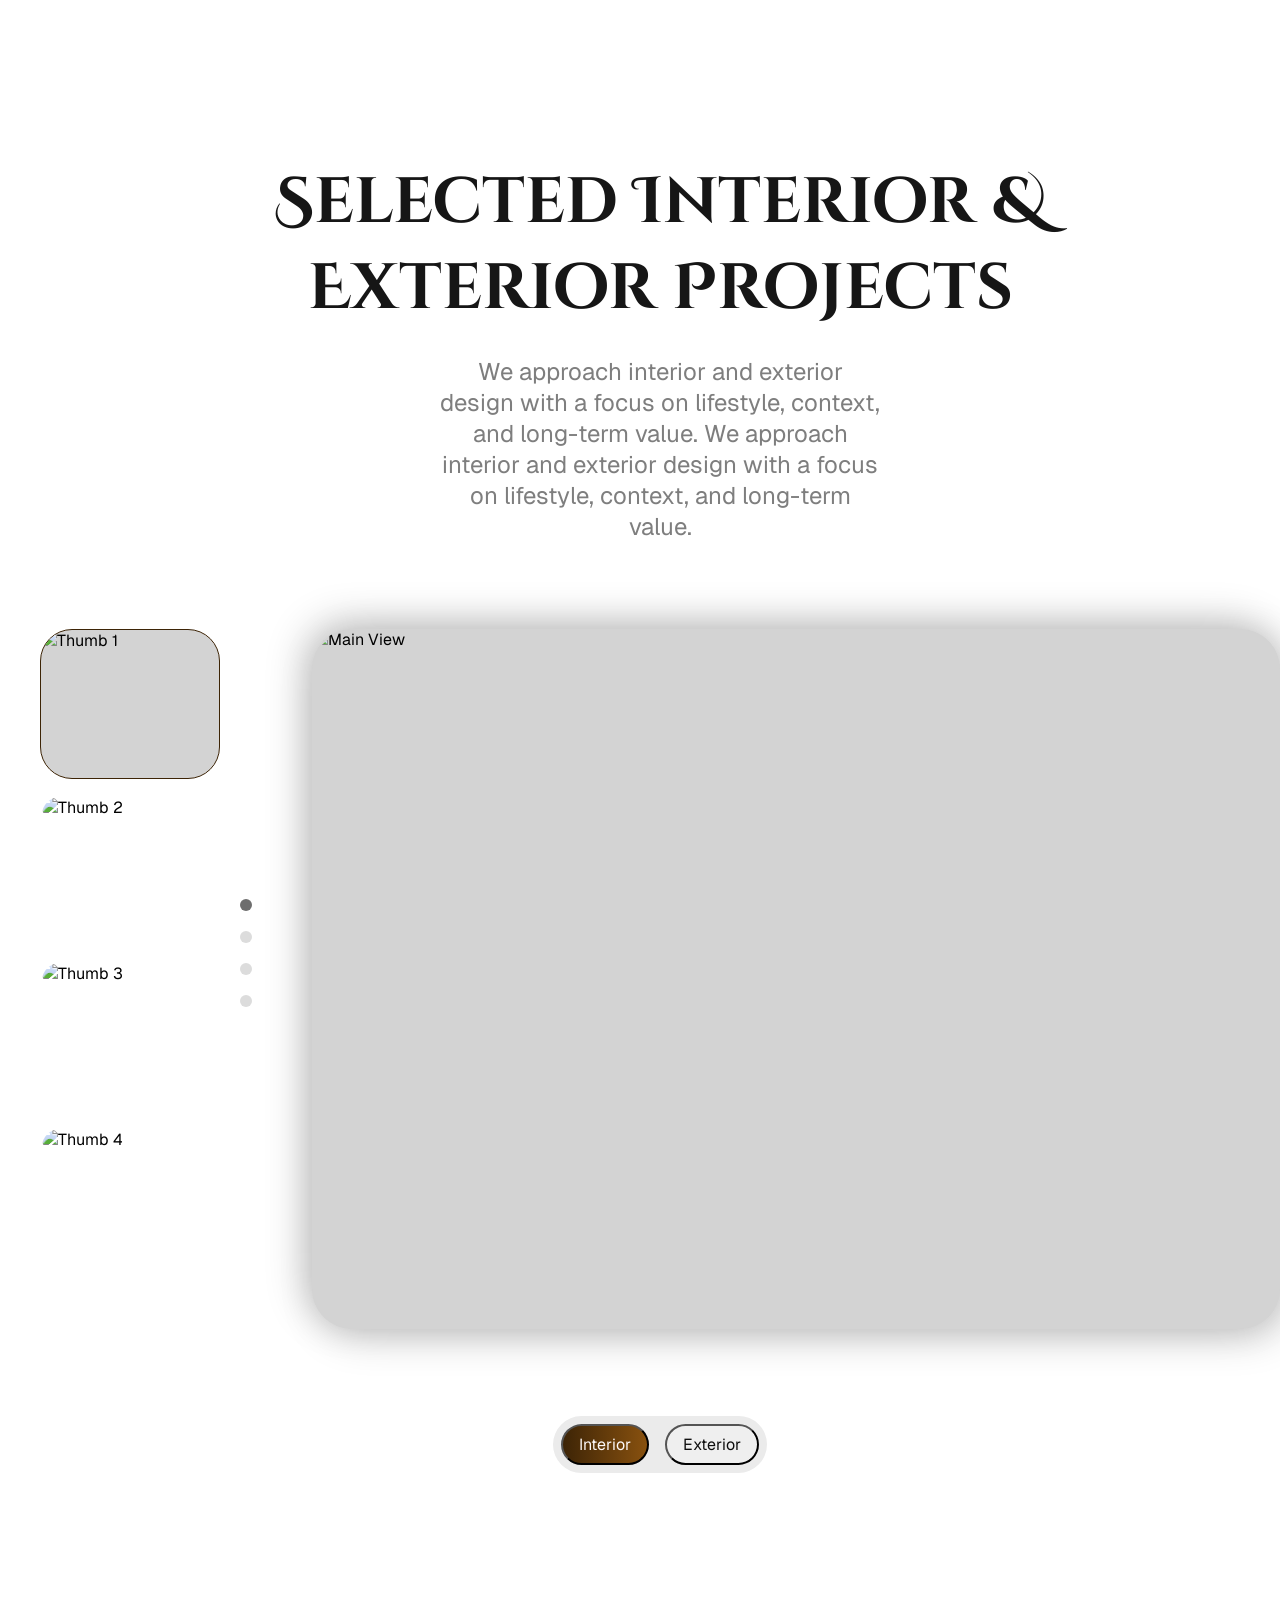
==== index.html @ 166d1f4e "first committt" ====
<!DOCTYPE html>
<html lang="en">
<head>
    <meta charset="UTF-8">
    <meta name="viewport" content="width=device-width, initial-scale=1.0">
    <link rel="stylesheet" href="style.css">
    <title>Selected Projects</title>
    <link rel="preconnect" href="https://fonts.googleapis.com">
    <link rel="preconnect" href="https://fonts.gstatic.com" crossorigin>
    <link href="https://fonts.googleapis.com/css2?family=Cinzel+Decorative:wght@700&family=Geist:wght@400;500&display=swap" rel="stylesheet">
</head>
<body>

<section class="hero-section">
    <div class="hero-content">
        <h1>Selected Interior & Exterior Projects</h1>
        <p>We approach interior and exterior design with a focus on lifestyle, context, and long-term value. We approach interior and exterior design with a focus on lifestyle, context, and long-term value.</p>
    </div>
   
    <div class="showcase-container">
        <div class="carousel-controls">
            <div class="thumbnail-stack">
                <div class="thumb-item active"><img src="asset/2.svg" alt="Thumb 1"></div>
                <div class="thumb-item"><img src="asset/3.svg" alt="Thumb 2"></div>
                <div class="thumb-item"><img src="asset/4.svg" alt="Thumb 3"></div>
                <div class="thumb-item"><img src="asset/5.svg" alt="Thumb 4"></div>
            </div>
            <div class="pagination-dots">
                <span class="dot active"></span>
                <span class="dot"></span>
                <span class="dot"></span>
                <span class="dot"></span>
            </div>
        </div>

        <div class="main-display-frame">
            <img src="asset/1.svg" alt="Main View">
        </div>
    </div>

    <div class="filter-pills">
        <button class="pill active">Interior</button>
        <button class="pill">Exterior</button>
    </div>
</section>

</body>
</html>
---- style.css ----
/* =========================
   GLOBAL RESET
========================= */

* {
  margin: 0;
  padding: 0;
  box-sizing: border-box;
}

body {
  background: #ffffff;
  overflow-x: hidden;
  font-family: "Geist", sans-serif;
}

/* =========================
   MAIN SECTION
========================= */

.hero-section {display: flex;
width: 1320px;
padding: 160px 0;
flex-direction: column;
align-items: center;
gap: 87px;
background: #FFF;
}

/* =========================
   TITLE AREA
========================= */

.hero-content {
display: flex;
flex-direction: column;
justify-content: center;
align-items: center;
gap: 24px;
}

.hero-content h1 {
  color: #161616;
text-align: center;
font-family: "Cinzel Decorative";
font-size: 64px;
font-style: normal;
font-weight: 700;
line-height: normal;
width: 1103px;
}

.hero-content p {color: #7E7E7E;
text-align: center;
font-family: Geist;
font-size: 24px;
font-style: normal;
font-weight: 400;
line-height: normal;
width: 442px;
}

/* =========================
   SHOWCASE AREA
========================= */

.showcase-container {
display: flex;
height: 700px;
justify-content: center;
align-items: flex-start;
gap: 60px;
align-self: stretch;
}

/* =========================
   LEFT THUMBNAILS
========================= */

.carousel-controls {
  display: flex;
  align-items: center;
  gap: 20px;
}

.thumbnail-stack {
  display: flex;
  flex-direction: column;
  gap: 16px;
}

.thumb-item {
  width: 180px;
  height: 150px;

  border-radius: 20px;
  overflow: hidden;

  cursor: pointer;

  border: 2px solid transparent;
  transition: 0.3s ease;
}

.thumb-item img 
{width: 100%;
height: 100%;
flex-shrink: 0;
border-radius: 32px;
}

.thumb-item.active {
border-radius: 32px;
border: 1px solid #3D2406;
background: url(<path-to-image>) lightgray 50% / cover no-repeat;
height: 150PX;
flex-shrink: 0;
}

/* =========================
   PAGINATION DOTS
========================= */

.pagination-dots {display: flex;
flex-direction: column;
justify-content: center;
align-items: center;
gap: 20px;
}

.dot {border-radius: 10px;
background: #DCDCDC;
width: 12px;
height: 12px;
}

.dot.active {border-radius: 10px;
background: #6E6E6E;
width: 12px;
height: 12px;
}

/* =========================
   MAIN IMAGE
========================= */

.main-display-frame {
  width: 968px;
  height: 700px;

  border-radius: 40px;
  overflow: hidden;
border-radius: 40px;
background: url(<path-to-image>) lightgray 50% / cover no-repeat;
box-shadow: -8px -8px 40px 0 rgba(0, 0, 0, 0.20), 8px 8px 40px 0 rgba(0, 0, 0, 0.20);
}

.main-display-frame img {
  width: 100%;
  height: fixed;
  object-fit: cover;
}

/* =========================
   FILTER PILLS
========================= */

.filter-pills {display: flex;
transform: rotate(-0.067deg);
padding: 8px;
justify-content: center;
align-items: center;
gap: 16px;border-radius: 40px;
background: #EBEBEB;
}

.pill {display: flex;
padding: 8px 16px;
justify-content: center;
align-items: center;
gap: 10px;
border-radius: 40px;
color: var(--Text, #0E0E0E);
text-align: center;
font-family: Geist;
font-size: 16px;
font-style: normal;
font-weight: 400;
line-height: normal;


}

.pill.active {display: flex;
padding: 8px 16px;
justify-content: center;
align-items: center;
gap: 10px;
border-radius: 40px;
background: linear-gradient(90deg, #3D2406 0%, #88510F 100%);
color: var(--Text, #fdf9f9);
text-align: center;
font-family: Geist;
font-size: 16px;
font-style: normal;
font-weight: 400;
line-height: normal;
}

/* =========================
   RESPONSIVE
========================= */

@media (max-width: 1200px) {
  .showcase-container {
    flex-direction: column;
  }

  .main-display-frame {
    width: 100%;
    max-width: 800px;
  }

  .hero-content h1 {
    width: 90%;
    font-size: 52px;
  }
}

@media (max-width: 768px) {
  .hero-section {
    padding: 100px 20px;
  }

  .hero-content h1 {
    font-size: 38px;
  }

  .hero-content p {
    width: 100%;
    font-size: 16px;
  }

  .showcase-container {
    gap: 40px;
  }

  .carousel-controls {
    flex-direction: column;
  }

  .thumbnail-stack {
    flex-direction: row;
  }

  .main-display-frame {
    height: 350px;
  }

  .filter-pills {
    flex-wrap: wrap;
  }
}
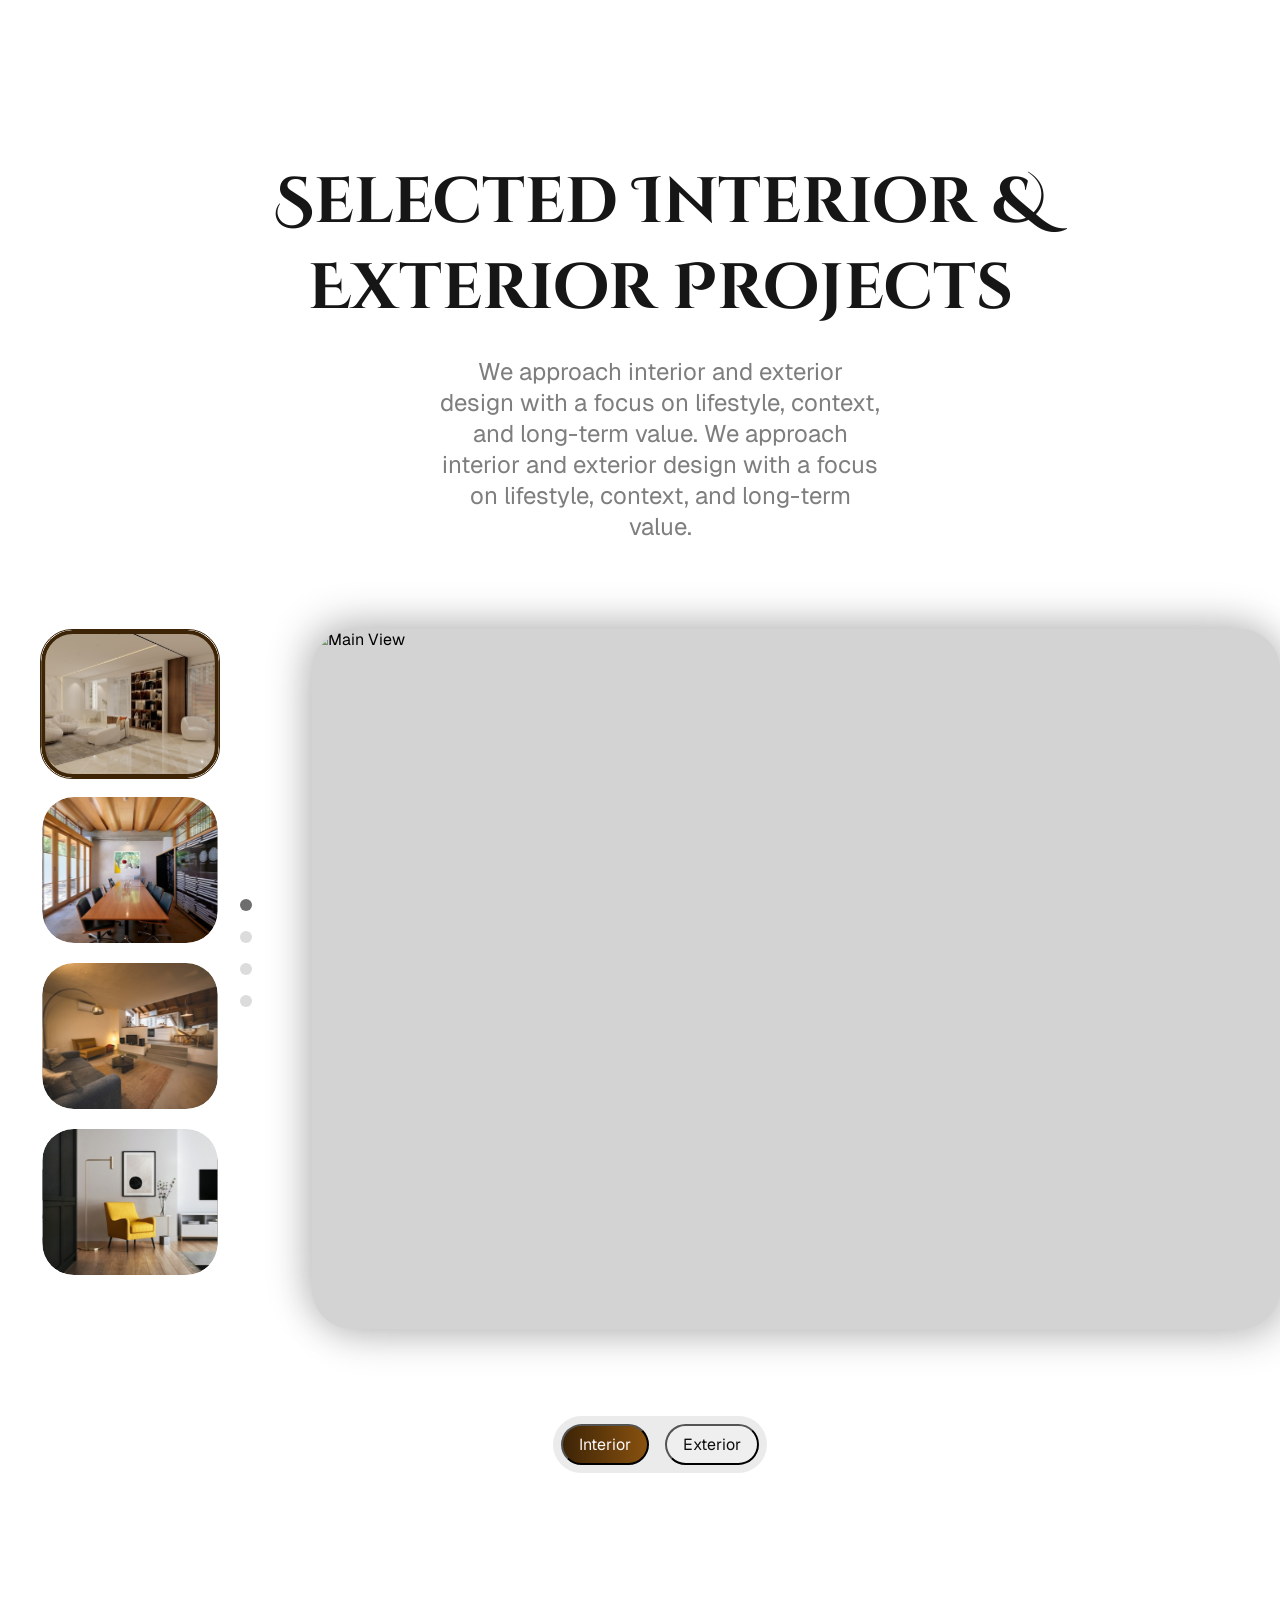
==== commit 88454025: "solved image error" ====
--- a/index.html
+++ b/index.html
@@ -20,10 +20,10 @@
     <div class="showcase-container">
         <div class="carousel-controls">
             <div class="thumbnail-stack">
-                <div class="thumb-item active"><img src="asset/2.svg" alt="Thumb 1"></div>
-                <div class="thumb-item"><img src="asset/3.svg" alt="Thumb 2"></div>
-                <div class="thumb-item"><img src="asset/4.svg" alt="Thumb 3"></div>
-                <div class="thumb-item"><img src="asset/5.svg" alt="Thumb 4"></div>
+                <div class="thumb-item active"><img src="Asset/2.svg" alt="Thumb 1"></div>
+                <div class="thumb-item"><img src="Asset/3.svg" alt="Thumb 2"></div>
+                <div class="thumb-item"><img src="Asset/4.svg" alt="Thumb 3"></div>
+                <div class="thumb-item"><img src="Asset/5.svg" alt="Thumb 4"></div>
             </div>
             <div class="pagination-dots">
                 <span class="dot active"></span>
--- a/style.css
+++ b/style.css
@@ -112,7 +112,6 @@
 .thumb-item.active {
 border-radius: 32px;
 border: 1px solid #3D2406;
-background: url(<path-to-image>) lightgray 50% / cover no-repeat;
 height: 150PX;
 flex-shrink: 0;
 }
@@ -210,54 +209,3 @@
 /* =========================
    RESPONSIVE
 ========================= */
-
-@media (max-width: 1200px) {
-  .showcase-container {
-    flex-direction: column;
-  }
-
-  .main-display-frame {
-    width: 100%;
-    max-width: 800px;
-  }
-
-  .hero-content h1 {
-    width: 90%;
-    font-size: 52px;
-  }
-}
-
-@media (max-width: 768px) {
-  .hero-section {
-    padding: 100px 20px;
-  }
-
-  .hero-content h1 {
-    font-size: 38px;
-  }
-
-  .hero-content p {
-    width: 100%;
-    font-size: 16px;
-  }
-
-  .showcase-container {
-    gap: 40px;
-  }
-
-  .carousel-controls {
-    flex-direction: column;
-  }
-
-  .thumbnail-stack {
-    flex-direction: row;
-  }
-
-  .main-display-frame {
-    height: 350px;
-  }
-
-  .filter-pills {
-    flex-wrap: wrap;
-  }
-}
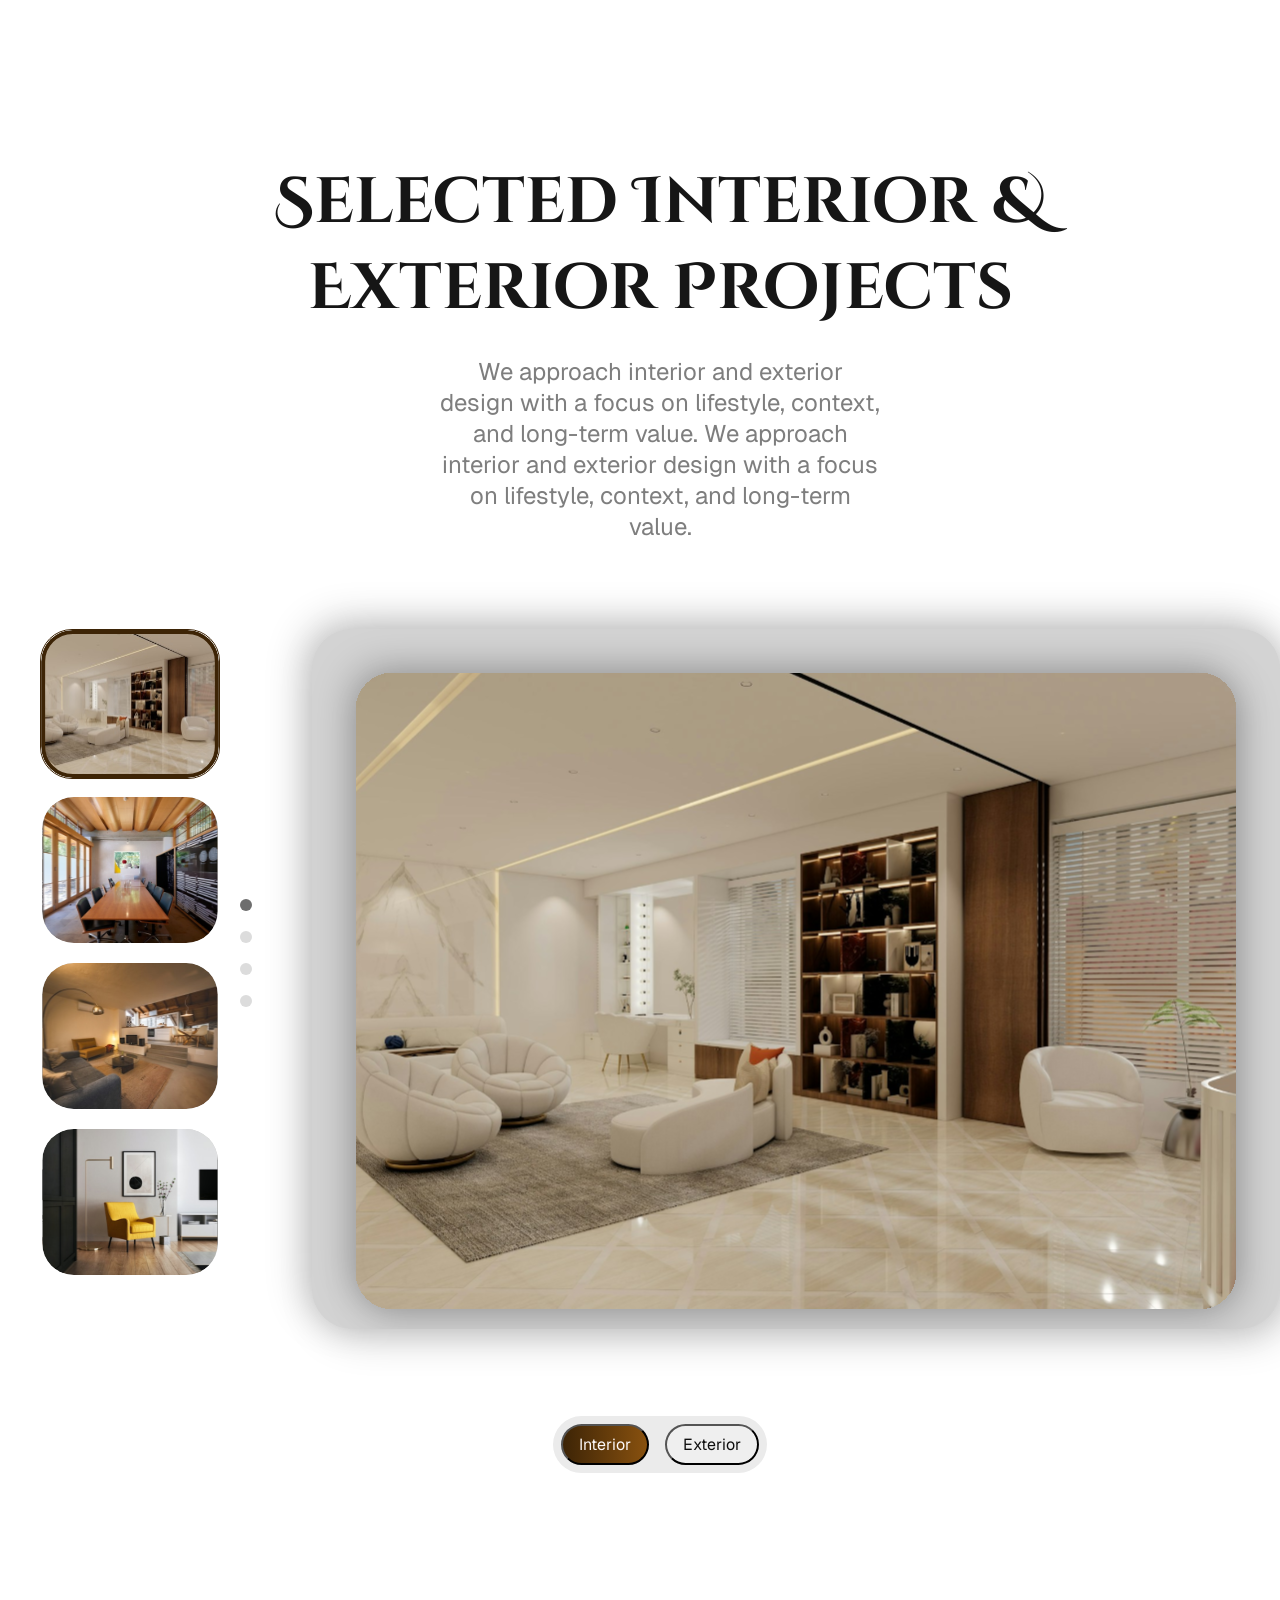
==== commit 921a61f2: "solved image errorrrr" ====
--- a/index.html
+++ b/index.html
@@ -34,7 +34,7 @@
         </div>
 
         <div class="main-display-frame">
-            <img src="asset/1.svg" alt="Main View">
+            <img src="Asset/1.svg" alt="Main View">
         </div>
     </div>
 
--- a/style.css
+++ b/style.css
@@ -105,6 +105,8 @@
 .thumb-item img 
 {width: 100%;
 height: 100%;
+background: url(<path-to-image>) lightgray 50% / cover no-repeat;
+
 flex-shrink: 0;
 border-radius: 32px;
 }
@@ -209,3 +211,54 @@
 /* =========================
    RESPONSIVE
 ========================= */
+
+@media (max-width: 1200px) {
+  .showcase-container {
+    flex-direction: column;
+  }
+
+  .main-display-frame {
+    width: 100%;
+    max-width: 800px;
+  }
+
+  .hero-content h1 {
+    width: 90%;
+    font-size: 52px;
+  }
+}
+
+@media (max-width: 768px) {
+  .hero-section {
+    padding: 100px 20px;
+  }
+
+  .hero-content h1 {
+    font-size: 38px;
+  }
+
+  .hero-content p {
+    width: 100%;
+    font-size: 16px;
+  }
+
+  .showcase-container {
+    gap: 40px;
+  }
+
+  .carousel-controls {
+    flex-direction: column;
+  }
+
+  .thumbnail-stack {
+    flex-direction: row;
+  }
+
+  .main-display-frame {
+    height: 350px;
+  }
+
+  .filter-pills {
+    flex-wrap: wrap;
+  }
+}
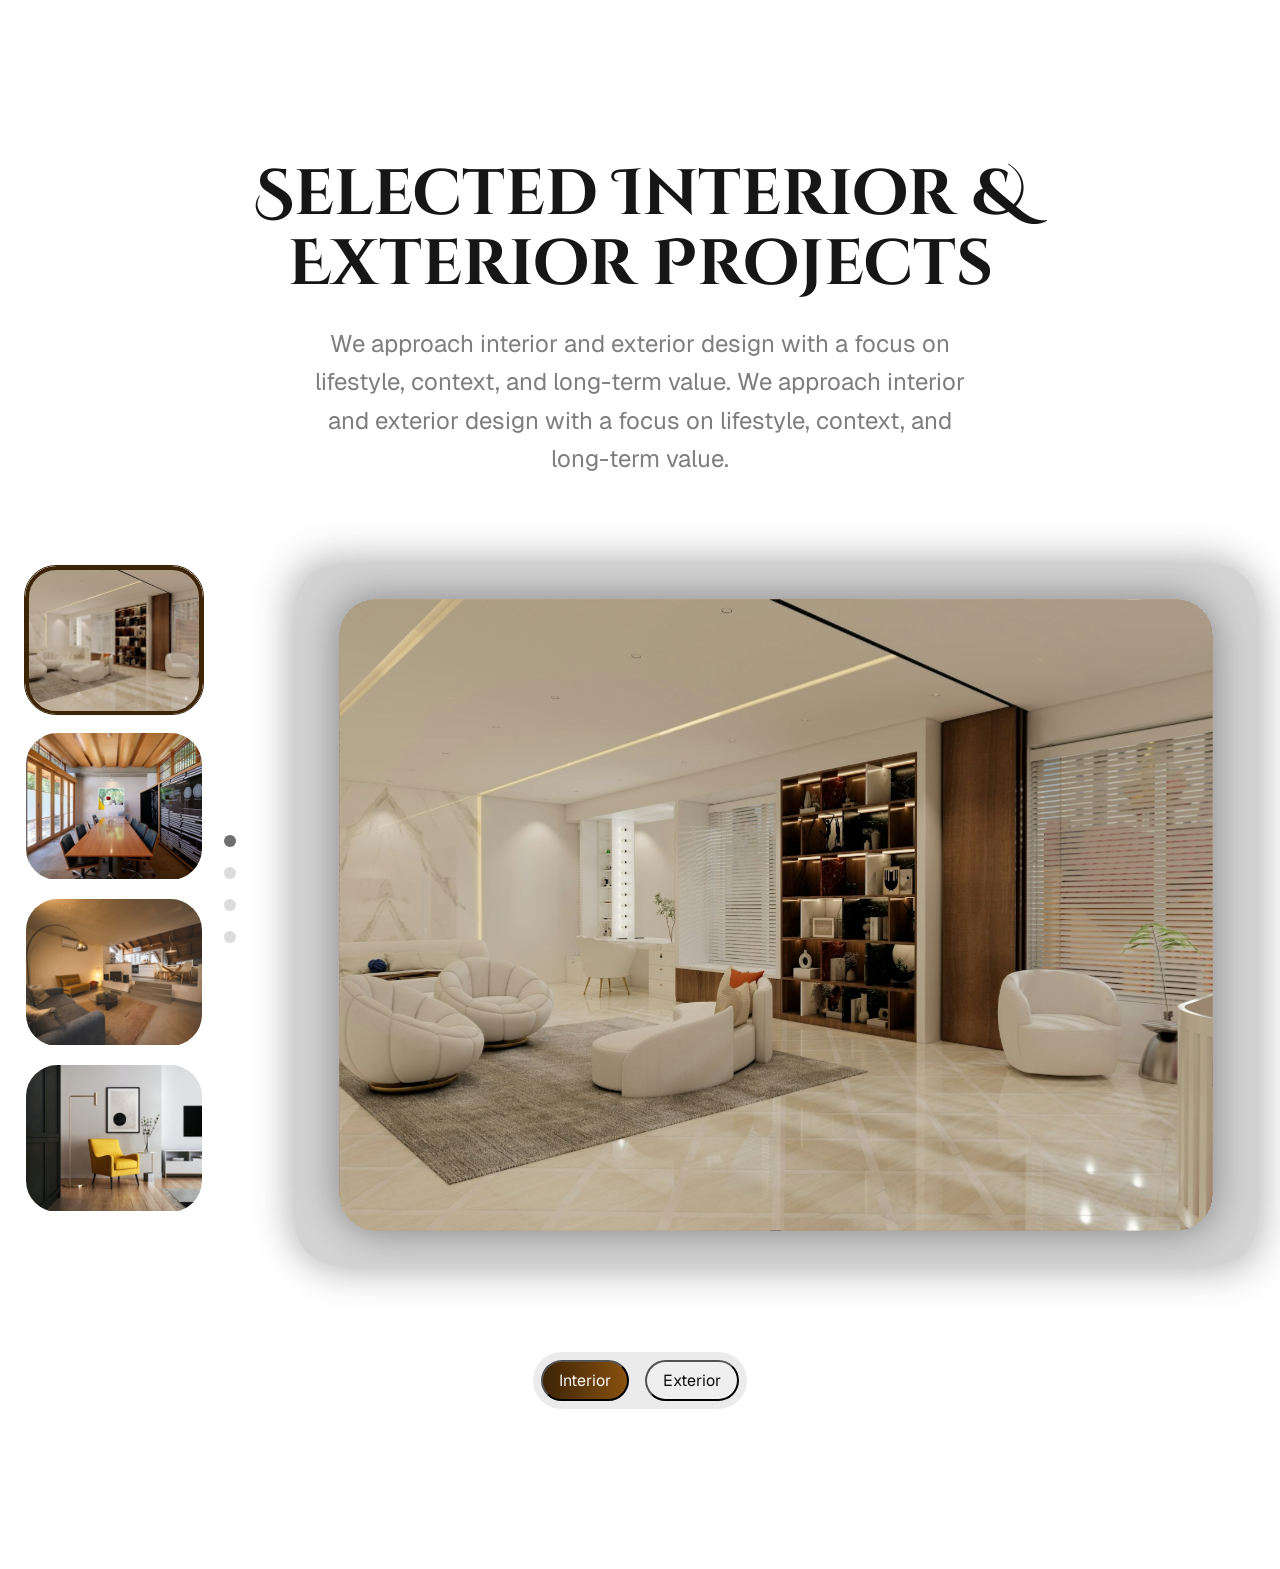
==== commit eb00d5c7: "responsive" ====
--- a/index.html
+++ b/index.html
@@ -33,6 +33,7 @@
             </div>
         </div>
 
+        
         <div class="main-display-frame">
             <img src="Asset/1.svg" alt="Main View">
         </div>
--- a/style.css
+++ b/style.css
@@ -18,170 +18,238 @@
    MAIN SECTION
 ========================= */
 
-.hero-section {display: flex;
-width: 1320px;
-padding: 160px 0;
+.hero-section {
+  display: flex;
+  width: 100%;
+  max-width: 1920px;
+  padding: 160px 24px;
+  flex-direction: column;
+  align-items: center;
+  gap: 87px;
+  margin-inline: auto;
+}
+
+/* =========================
+   TITLE AREA
+========================= */
+
+.hero-content {
+  display: flex;
+  flex-direction: column;
+  justify-content: center;
+  align-items: center;
+  gap: 24px;
+  width: 100%;
+}
+
+.hero-content h1 {
+  color: #161616;
+  text-align: center;
+  font-family: "Cinzel Decorative";
+  font-size: 64px;
+  font-style: normal;
+  font-weight: 700;
+  line-height: 1.1;
+  width: 100%;
+  max-width: 1103px;
+}
+
+.hero-content p {
+  color: #7E7E7E;
+  text-align: center;
+  font-family: Geist;
+  font-size: 24px;
+  font-style: normal;
+  font-weight: 400;
+  line-height: 1.6;
+  width: 100%;
+  max-width: 660px;
+}
+
+/* =========================
+   SHOWCASE AREA
+========================= */
+
+.showcase-container {
+  display: flex;
+  width: 100%;
+  max-width: 1280px;
+  height: 700px;
+  justify-content: center;
+  align-items: flex-start;
+  gap: 60px;
+}
+
+/* =========================
+   LEFT THUMBNAILS
+========================= */
+
+.carousel-controls {
+  display: flex;
+  align-items: center;
+  gap: 20px;
+}
+
+.thumbnail-stack {
+  display: flex;
+  flex-direction: column;
+  gap: 16px;
+}
+
+.thumb-item {
+  width: 180px;
+  height: 150px;
+  border-radius: 20px;
+  overflow: hidden;
+  cursor: pointer;
+  border: 2px solid transparent;
+  transition: 0.3s ease;
+}
+
+.thumb-item img {
+  width: 100%;
+  height: 100%;
+  object-fit: cover;
+  flex-shrink: 0;
+}
+
+.thumb-item.active {
+  border-radius: 32px;
+  border: 1px solid #3D2406;
+  height: 150px;
+  flex-shrink: 0;
+}
+
+/* =========================
+   PAGINATION DOTS
+========================= */
+
+.pagination-dots {
+  display: flex;
+  flex-direction: column;
+  justify-content: center;
+  align-items: center;
+  gap: 20px;
+}
+
+.dot {
+  border-radius: 10px;
+  background: #DCDCDC;
+  width: 12px;
+  height: 12px;
+}
+
+.dot.active {
+  border-radius: 10px;
+  background: #6E6E6E;
+  width: 12px;
+  height: 12px;
+}
+
+/* =========================
+   MAIN IMAGE
+========================= */
+
+.main-display-frame {
+  width: 100%;
+  max-width: 968px;
+  height: 700px;
+  border-radius: 40px;
+  overflow: hidden;
+  background: url(<path-to-image>) lightgray 50% / cover no-repeat;
+  box-shadow: -8px -8px 40px 0 rgba(0, 0, 0, 0.20), 8px 8px 40px 0 rgba(0, 0, 0, 0.20);
+}
+
+.main-display-frame img {
+  width: 100%;
+  height: 100%;
+  object-fit: cover;
+}
+
+/* =========================
+   FILTER PILLS
+========================= */
+
+.filter-pills {
+  display: flex;
+  flex-wrap: wrap;
+  transform: rotate(-0.067deg);
+  padding: 8px;
+  justify-content: center;
+  align-items: center;
+  gap: 16px;
+  border-radius: 40px;
+  background: #EBEBEB;
+}
+
+.pill {
+  display: flex;
+  padding: 8px 16px;
+  justify-content: center;
+  align-items: center;
+  gap: 10px;
+  border-radius: 40px;
+  color: var(--Text, #0E0E0E);
+  text-align: center;
+  font-family: Geist;
+  font-size: 16px;
+  font-style: normal;
+  font-weight: 400;
+  line-height: normal;
+}
+
+.pill.active {
+  display: flex;
+  padding: 8px 16px;
+  justify-content: center;
+  align-items: center;
+  gap: 10px;
+  border-radius: 40px;
+  background: linear-gradient(90deg, #3D2406 0%, #88510F 100%);
+  color: var(--Text, #fdf9f9);
+  text-align: center;
+  font-family: Geist;
+  font-size: 16px;
+  font-style: normal;
+  font-weight: 400;
+  line-height: normal;
+}
+
+/* =========================
+   RESPONSIVE
+========================= */
+
+@media (max-width: 768px) {
+  .hero-section {
+display: flex;
+width: 393px;
+padding: 40px 32px;
 flex-direction: column;
 align-items: center;
-gap: 87px;
+gap: 40px;
 background: #FFF;
-}
-
-/* =========================
-   TITLE AREA
-========================= */
-
-.hero-content {
-display: flex;
-flex-direction: column;
-justify-content: center;
-align-items: center;
-gap: 24px;
-}
-
-.hero-content h1 {
-  color: #161616;
+  }
+
+  .hero-content {
+    width: 100%;
+    max-width: 265px;
+    gap: 12px;
+    align-items: center;
+    text-align: center;
+  }
+
+  .hero-content h1 {
+    color: #161616;
 text-align: center;
 font-family: "Cinzel Decorative";
-font-size: 64px;
+font-size: 40px;
 font-style: normal;
 font-weight: 700;
 line-height: normal;
-width: 1103px;
-}
-
-.hero-content p {color: #7E7E7E;
-text-align: center;
-font-family: Geist;
-font-size: 24px;
-font-style: normal;
-font-weight: 400;
-line-height: normal;
-width: 442px;
-}
-
-/* =========================
-   SHOWCASE AREA
-========================= */
-
-.showcase-container {
-display: flex;
-height: 700px;
-justify-content: center;
-align-items: flex-start;
-gap: 60px;
-align-self: stretch;
-}
-
-/* =========================
-   LEFT THUMBNAILS
-========================= */
-
-.carousel-controls {
-  display: flex;
-  align-items: center;
-  gap: 20px;
-}
-
-.thumbnail-stack {
-  display: flex;
-  flex-direction: column;
-  gap: 16px;
-}
-
-.thumb-item {
-  width: 180px;
-  height: 150px;
-
-  border-radius: 20px;
-  overflow: hidden;
-
-  cursor: pointer;
-
-  border: 2px solid transparent;
-  transition: 0.3s ease;
-}
-
-.thumb-item img 
-{width: 100%;
-height: 100%;
-background: url(<path-to-image>) lightgray 50% / cover no-repeat;
-
-flex-shrink: 0;
-border-radius: 32px;
-}
-
-.thumb-item.active {
-border-radius: 32px;
-border: 1px solid #3D2406;
-height: 150PX;
-flex-shrink: 0;
-}
-
-/* =========================
-   PAGINATION DOTS
-========================= */
-
-.pagination-dots {display: flex;
-flex-direction: column;
-justify-content: center;
-align-items: center;
-gap: 20px;
-}
-
-.dot {border-radius: 10px;
-background: #DCDCDC;
-width: 12px;
-height: 12px;
-}
-
-.dot.active {border-radius: 10px;
-background: #6E6E6E;
-width: 12px;
-height: 12px;
-}
-
-/* =========================
-   MAIN IMAGE
-========================= */
-
-.main-display-frame {
-  width: 968px;
-  height: 700px;
-
-  border-radius: 40px;
-  overflow: hidden;
-border-radius: 40px;
-background: url(<path-to-image>) lightgray 50% / cover no-repeat;
-box-shadow: -8px -8px 40px 0 rgba(0, 0, 0, 0.20), 8px 8px 40px 0 rgba(0, 0, 0, 0.20);
-}
-
-.main-display-frame img {
-  width: 100%;
-  height: fixed;
-  object-fit: cover;
-}
-
-/* =========================
-   FILTER PILLS
-========================= */
-
-.filter-pills {display: flex;
-transform: rotate(-0.067deg);
-padding: 8px;
-justify-content: center;
-align-items: center;
-gap: 16px;border-radius: 40px;
-background: #EBEBEB;
-}
-
-.pill {display: flex;
-padding: 8px 16px;
-justify-content: center;
-align-items: center;
-gap: 10px;
-border-radius: 40px;
-color: var(--Text, #0E0E0E);
+  }
+
+  .hero-content p {
+    color: #7E7E7E;
 text-align: center;
 font-family: Geist;
 font-size: 16px;
@@ -189,76 +257,96 @@
 font-weight: 400;
 line-height: normal;
 
-
-}
-
-.pill.active {display: flex;
-padding: 8px 16px;
-justify-content: center;
-align-items: center;
-gap: 10px;
-border-radius: 40px;
-background: linear-gradient(90deg, #3D2406 0%, #88510F 100%);
-color: var(--Text, #fdf9f9);
-text-align: center;
-font-family: Geist;
-font-size: 16px;
-font-style: normal;
-font-weight: 400;
-line-height: normal;
-}
-
-/* =========================
-   RESPONSIVE
-========================= */
-
-@media (max-width: 1200px) {
+  }
+
   .showcase-container {
+    width: 100%;
+    max-width: 265px;
+    height: auto;
     flex-direction: column;
+    align-items: center;
+    justify-content: center;
+    gap: 8px;
   }
 
   .main-display-frame {
-    width: 100%;
-    max-width: 800px;
-  }
-
-  .hero-content h1 {
-    width: 90%;
-    font-size: 52px;
-  }
-}
-
-@media (max-width: 768px) {
+    order: 1;
+    width: 100%;
+    max-width: 265px;
+    height: 196px;
+    border-radius: 20px;
+    box-shadow: 0 10px 28px rgba(0, 0, 0, 0.18);
+  }
+
+  .main-display-frame img {
+    width: 100%;
+    height: 100%;
+    object-fit: cover;
+  }
+
+  .carousel-controls {
+    order: 2;
+    width: 100%;
+    flex-direction: column;
+    align-items: center;
+    justify-content: center;
+    gap: 10px;
+  }
+
+  .pagination-dots {
+    order: 1;
+    flex-direction: row;
+    gap: 8px;
+    margin: 0;
+  }
+
+  .dot,
+  .dot.active {
+    width: 6px;
+    height: 6px;
+  }
+
+  .thumbnail-stack {
+    order: 2;
+    width: 100%;
+    flex-direction: row;
+    flex-wrap: nowrap;
+    justify-content: center;
+    gap: 10px;
+  }
+
+  .thumb-item,
+  .thumb-item.active {
+    width: 44px;
+    height: 34px;
+    border-radius: 8px;
+    flex-shrink: 0;
+  }
+
+  .thumb-item img {
+    width: 100%;
+    height: 100%;
+    object-fit: cover;
+    border-radius: 8px;
+  }
+
+  .filter-pills {
+    width: auto;
+    padding: 4px;
+    gap: 4px;
+    border-radius: 40px;
+  }
+
+  .pill,
+  .pill.active {
+    font-size: 7px;
+    padding: 5px 12px;
+    border-radius: 40px;
+  }
+}
+
+@media (max-width: 480px) {
   .hero-section {
-    padding: 100px 20px;
-  }
-
-  .hero-content h1 {
-    font-size: 38px;
-  }
-
-  .hero-content p {
-    width: 100%;
-    font-size: 16px;
-  }
-
-  .showcase-container {
-    gap: 40px;
-  }
-
-  .carousel-controls {
-    flex-direction: column;
-  }
-
-  .thumbnail-stack {
-    flex-direction: row;
-  }
-
-  .main-display-frame {
-    height: 350px;
-  }
-
-  .filter-pills {
-    flex-wrap: wrap;
+    padding: 40px 32px;
   }
 }
